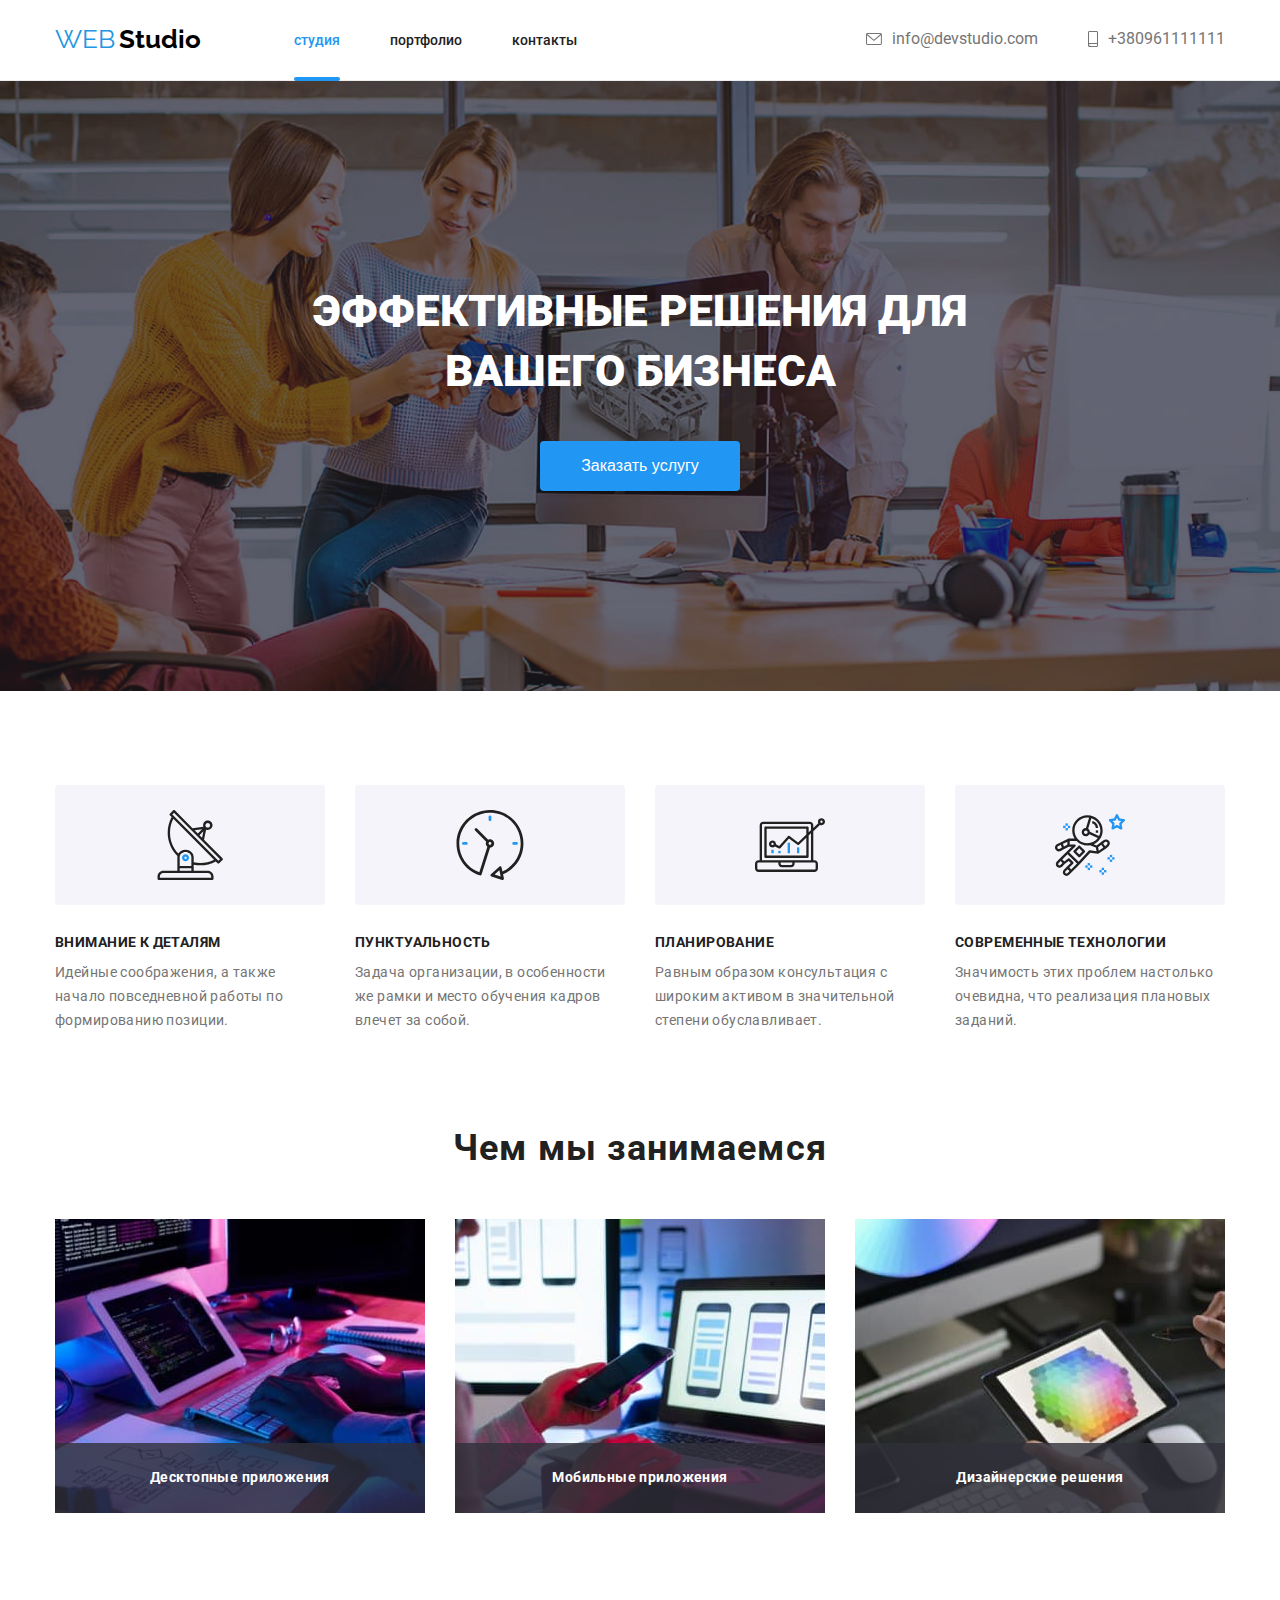
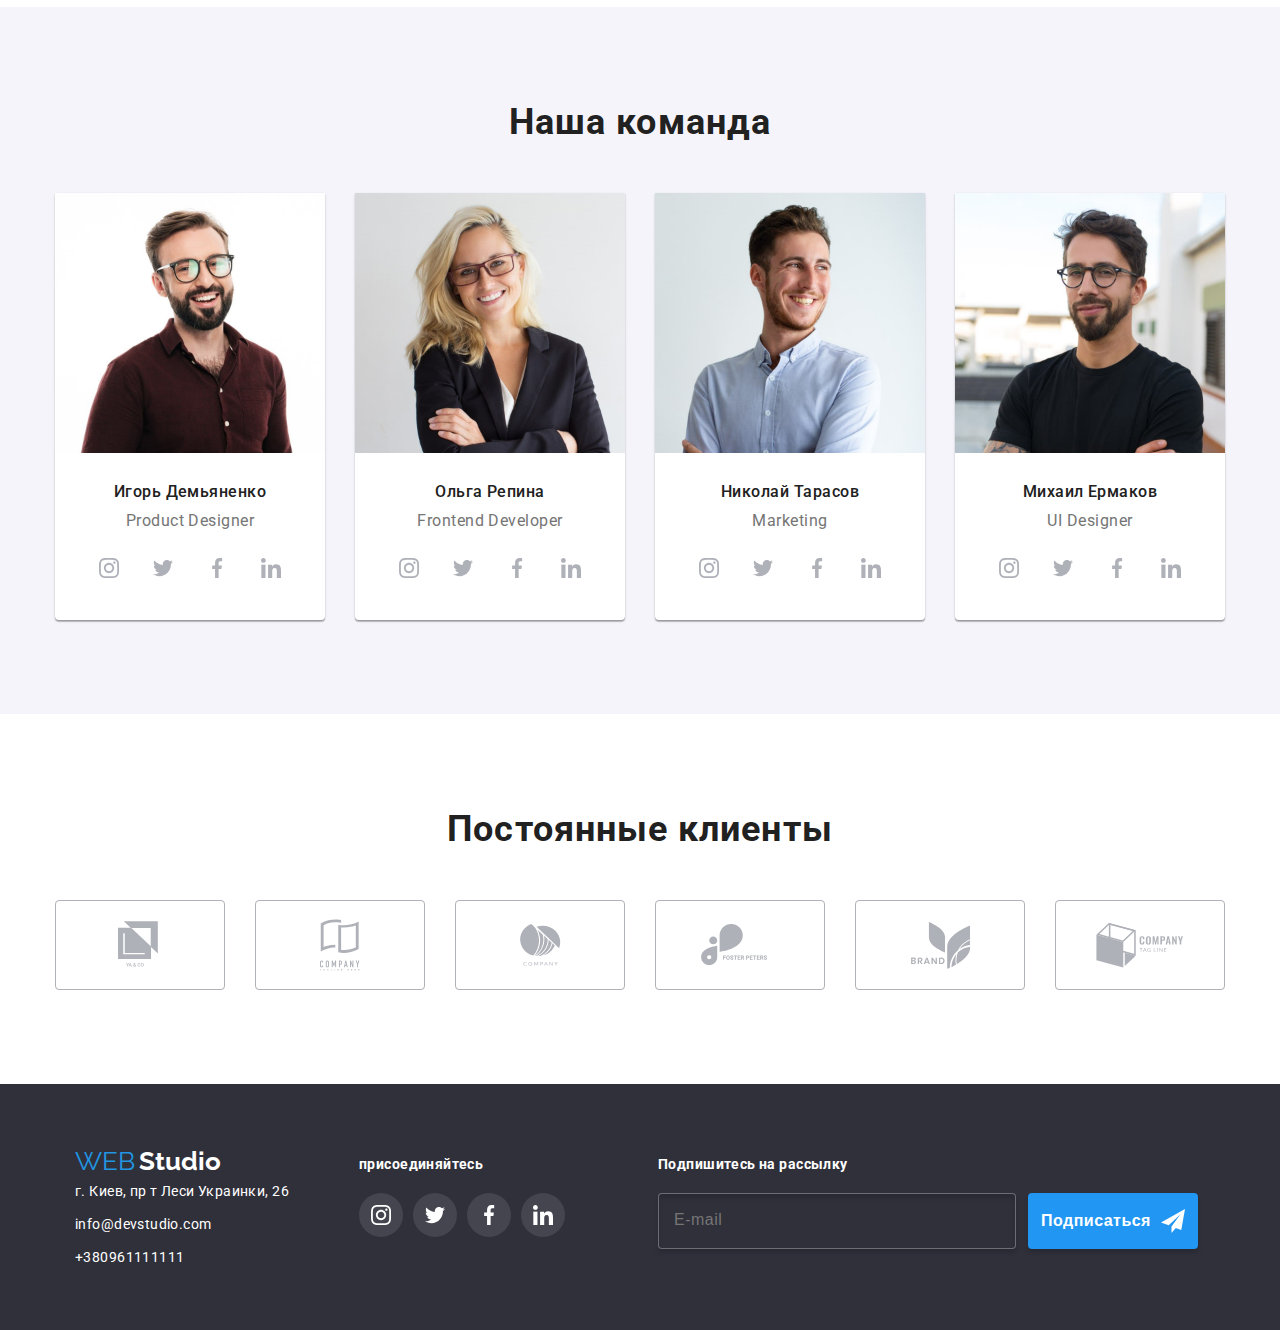
==== index.html @ e419ee21 "Init commit" ====
<!DOCTYPE html>
<html lang="ru">
  <head>
    <meta charset="UTF-8" />
    <meta name="viewport" content="width=device-width, initial-scale=1.0" />
    <title>Document</title>
    <link
      rel="stylesheet"
      href="https://cdnjs.cloudflare.com/ajax/libs/modern-normalize/1.0.0/modern-normalize.css"
      integrity="sha512-Zx6MlUMKSVJoQ+83OwhdILe8cSEsCzfqThJd7J/VA2UrK6Ctj85p+xzqfyuNXE5B1k25uUdmJ2OzItbBy9GHAQ=="
      crossorigin="anonymous"
    />
    <link rel="preconnect" href="https://fonts.gstatic.com" />
    <link
      href="https://fonts.googleapis.com/css2?family=Raleway:wght@700&family=Roboto:wght@400;500;700;900&display=swap"
      rel="stylesheet"
    />
    <link rel="stylesheet" href="./styles/main.min.css" />
  </head>
  <body>
    <header class="header">
      <div class="container">
        <div class="header__content">
          <div class="logo header__logo">
            <a class="logo__link" href="#">
              <span class="logo__first">WEB</span>
              <span class="logo__last">Studio</span>
            </a>
          </div>
          <nav class="header__nav">
            <ul class="header__list">
              <li class="header__item">
                <a
                  class="header__link header__link--current"
                  href="./index.html"
                >
                  студия
                </a>
              </li>
              <li class="header__item">
                <a class="header__link" href="./portfolio.html">портфолио</a>
              </li>
              <li class="header__item">
                <a class="header__link" href="#">контакты</a>
              </li>
            </ul>
          </nav>
          <div class="header__contacts">
            <ul class="header__contacts-list">
              <li class="header__contacts-item">
                <a
                  class="header__contacts-link"
                  href="mailto:info@devstudio.com"
                >
                  <svg width="16" height="12">
                    <use href="./images/sprite.svg#icon-envelope" />
                  </svg>
                  info@devstudio.com
                </a>
              </li>
              <li class="header__contacts-item">
                <a class="header__contacts-link" href="tel:+380961111111">
                  <svg width="10" height="16">
                    <use href="./images/sprite.svg#icon-smartphone" />
                  </svg>
                  +380961111111
                </a>
              </li>
            </ul>
          </div>
        </div>
      </div>
    </header>
    <main>
      <section class="section hero">
        <div class="container hero__container">
          <div class="hero__content">
            <h1 class="hero__title">ЭФФЕКТИВНЫЕ РЕШЕНИЯ ДЛЯ ВАШЕГО БИЗНЕСА</h1>
            <button data-modal-open class="hero__button" type="button">
              Заказать услугу
            </button>
          </div>
        </div>
      </section>

      <section class="section about">
        <div class="container">
          <div class="about__content">
            <div class="about__item">
              <div class="about__icon">
                <svg width="70" height="70">
                  <use href="./images/sprite.svg#icon-sputnik" />
                </svg>
              </div>
              <h3 class="about__title">ВНИМАНИЕ К ДЕТАЛЯМ</h3>
              <p class="about__text">
                Идейные соображения, а также начало повседневной работы по
                формированию позиции.
              </p>
            </div>

            <div class="about__item">
              <div class="about__icon">
                <svg width="70" height="70">
                  <use href="./images/sprite.svg#icon-clock-1" />
                </svg>
              </div>
              <h3 class="about__title">ПУНКТУАЛЬНОСТЬ</h3>
              <p class="about__text">
                Задача организации, в особенности же рамки и место обучения
                кадров влечет за собой.
              </p>
            </div>
            <div class="about__item">
              <div class="about__icon">
                <svg width="70" height="70">
                  <use
                    href="./images/sprite.svg#icon-diagram-1"
                    width="70"
                    height="70"
                  />
                </svg>
              </div>
              <h3 class="about__title">ПЛАНИРОВАНИЕ</h3>
              <p class="about__text">
                Равным образом консультация с широким активом в значительной
                степени обуславливает.
              </p>
            </div>
            <div class="about__item">
              <div class="about__icon">
                <svg width="70" height="70">
                  <use
                    href="./images/sprite.svg#icon-astronaut-1"
                    width="70"
                    height="70"
                  />
                </svg>
              </div>
              <h3 class="about__title">СОВРЕМЕННЫЕ ТЕХНОЛОГИИ</h3>
              <p class="about__text">
                Значимость этих проблем настолько очевидна, что реализация
                плановых заданий.
              </p>
            </div>
          </div>
        </div>
      </section>

      <section class="section working">
        <div class="container">
          <h2 class="working__title">Чем мы занимаемся</h2>
          <ul class="working__list">
            <li class="working__item">
              <img
                src="./images/Десктопные_приложения.jpg"
                alt="foto work"
                width="370"
                height="294"
              />
              <p class="working__label">Десктопные приложения</p>
            </li>
            <li class="working__item">
              <img
                src="./images/Мобильные_приложения.jpg"
                alt="foto work"
                width="370"
                height="294"
              />
              <p class="working__label">Мобильные приложения</p>
            </li>
            <li class="working__item">
              <img
                src="./images/Дизайнерские_решения.jpg"
                alt="foto work"
                width="370"
                height="294"
              />
              <p class="working__label">Дизайнерские решения</p>
            </li>
          </ul>
        </div>
      </section>
      <section class="section team">
        <div class="container">
          <h2 class="team__title">Наша команда</h2>
          <ul class="team__list">
            <li class="team__item">
              <img
                src="./images/Игорь_Демьяненко.jpg"
                alt="our team"
                width="270"
                height="260"
              />
              <h3 class="team__name">Игорь Демьяненко</h3>
              <p class="team__position">Product Designer</p>
              <ul class="social-links">
                <li class="social-links__item">
                  <a href="#" class="social-links__link">
                    <svg>
                      <use href="./images/sprite.svg#icon-instagram-2" />
                    </svg>
                  </a>
                </li>
                <li class="social-links__item">
                  <a href="#" class="social-links__link">
                    <svg>
                      <use href="./images/sprite.svg#icon-twitter-1" />
                    </svg>
                  </a>
                </li>
                <li class="social-links__item">
                  <a href="#" class="social-links__link">
                    <svg>
                      <use href="./images/sprite.svg#icon-facebook-1" />
                    </svg>
                  </a>
                </li>
                <li class="social-links__item">
                  <a href="#" class="social-links__link">
                    <svg>
                      <use href="./images/sprite.svg#icon-linkedin-1" />
                    </svg>
                  </a>
                </li>
              </ul>
            </li>

            <li class="team__item">
              <img
                src="./images/Ольга_Репина.jpg"
                alt="our team"
                width="270"
                height="260"
              />
              <h3 class="team__name">Ольга Репина</h3>
              <p class="team__position">Frontend Developer</p>
              <ul class="social-links">
                <li class="social-links__item">
                  <a href="#" class="social-links__link">
                    <svg>
                      <use href="./images/sprite.svg#icon-instagram-2" />
                    </svg>
                  </a>
                </li>
                <li class="social-links__item">
                  <a href="#" class="social-links__link">
                    <svg>
                      <use href="./images/sprite.svg#icon-twitter-1" />
                    </svg>
                  </a>
                </li>
                <li class="social-links__item">
                  <a href="#" class="social-links__link">
                    <svg>
                      <use href="./images/sprite.svg#icon-facebook-1" />
                    </svg>
                  </a>
                </li>
                <li class="social-links__item">
                  <a href="#" class="social-links__link">
                    <svg>
                      <use href="./images/sprite.svg#icon-linkedin-1" />
                    </svg>
                  </a>
                </li>
              </ul>
            </li>
            <li class="team__item">
              <img
                src="./images/Николай_Тарасов.jpg"
                alt="our team"
                width="270"
                height="260"
              />
              <h3 class="team__name">Николай Тарасов</h3>
              <p class="team__position">Marketing</p>
              <ul class="social-links">
                <li class="social-links__item">
                  <a href="#" class="social-links__link">
                    <svg>
                      <use href="./images/sprite.svg#icon-instagram-2" />
                    </svg>
                  </a>
                </li>
                <li class="social-links__item">
                  <a href="#" class="social-links__link">
                    <svg>
                      <use href="./images/sprite.svg#icon-twitter-1" />
                    </svg>
                  </a>
                </li>
                <li class="social-links__item">
                  <a href="#" class="social-links__link">
                    <svg>
                      <use href="./images/sprite.svg#icon-facebook-1" />
                    </svg>
                  </a>
                </li>
                <li class="social-links__item">
                  <a href="#" class="social-links__link">
                    <svg>
                      <use href="./images/sprite.svg#icon-linkedin-1" />
                    </svg>
                  </a>
                </li>
              </ul>
            </li>
            <li class="team__item">
              <img
                src="./images/Михаил_Ермаков.jpg"
                alt="our team"
                width="270"
                height="260"
              />
              <h3 class="team__name">Михаил Ермаков</h3>
              <p class="team__position">UI Designer</p>
              <ul class="social-links">
                <li class="social-links__item">
                  <a href="#" class="social-links__link">
                    <svg>
                      <use href="./images/sprite.svg#icon-instagram-2" />
                    </svg>
                  </a>
                </li>
                <li class="social-links__item">
                  <a href="#" class="social-links__link">
                    <svg>
                      <use href="./images/sprite.svg#icon-twitter-1" />
                    </svg>
                  </a>
                </li>
                <li class="social-links__item">
                  <a href="#" class="social-links__link">
                    <svg>
                      <use href="./images/sprite.svg#icon-facebook-1" />
                    </svg>
                  </a>
                </li>
                <li class="social-links__item">
                  <a href="#" class="social-links__link">
                    <svg>
                      <use href="./images/sprite.svg#icon-linkedin-1" />
                    </svg>
                  </a>
                </li>
              </ul>
            </li>
          </ul>
        </div>
      </section>
      <section class="section partners">
        <div class="container">
          <h2 class="partners__title">Постоянные клиенты</h2>
          <ul class="partners__list">
            <li class="partners__item">
              <a href="#" class="partners__icon">
                <svg width="44" height="49">
                  <use href="./images/sprite.svg#icon-logo-1" />
                </svg>
              </a>
            </li>
            <li class="partners__item">
              <a href="#" class="partners__icon">
                <svg width="40" height="52">
                  <use href="./images/sprite.svg#icon-logo-2" />
                </svg>
              </a>
            </li>
            <li class="partners__item">
              <a href="#" class="partners__icon">
                <svg width="41" height="42">
                  <use href="./images/sprite.svg#icon-logo-3" />
                </svg>
              </a>
            </li>
            <li class="partners__item">
              <a href="#" class="partners__icon">
                <svg width="79" height="42">
                  <use href="./images/sprite.svg#icon-logo-4" />
                </svg>
              </a>
            </li>
            <li class="partners__item">
              <a href="#" class="partners__icon">
                <svg width="59" height="47">
                  <use href="./images/sprite.svg#icon-logo-5" />
                </svg>
              </a>
            </li>
            <li class="partners__item">
              <a href="#" class="partners__icon">
                <svg width="88" height="45">
                  <use href="./images/sprite.svg#icon-logo-6" />
                </svg>
              </a>
            </li>
          </ul>
        </div>
      </section>
    </main>
    <footer class="footer">
      <div class="container">
        <div class="footer__content">
          <div>
            <div class="logo logo--light footer_logo">
              <a class="logo__link" href="#">
                <span class="logo__first">WEB</span>
                <span class="logo__last">Studio</span>
              </a>
            </div>
            <div class="footer__contacts">
              <ul class="footer__list">
                <li class="footer__item">
                  <a
                    class="footer__link"
                    href="https://goo.gl/maps/7RgDSENQ5KW48WeS6"
                    rel="noopener noreferrer"
                  >
                    г. Киев, пр т Леси Украинки, 26
                  </a>
                </li>
                <li class="footer__item">
                  <a class="footer__link" href="mailto:info@devstudio.com">
                    info@devstudio.com
                  </a>
                </li>
                <li class="footer__item">
                  <a class="footer__link" href="tel:+380961111111">
                    +380961111111
                  </a>
                </li>
              </ul>
            </div>
          </div>

          <div class="footer__social">
            <h2 class="footer__title">присоединяйтесь</h2>
            <ul class="social-links social-links--dark">
              <li class="social-links__item">
                <a href="#" class="social-links__link">
                  <svg>
                    <use href="./images/sprite.svg#icon-instagram-2" />
                  </svg>
                </a>
              </li>
              <li class="social-links__item">
                <a href="#" class="social-links__link social-links__link--dark">
                  <svg>
                    <use href="./images/sprite.svg#icon-twitter-1" />
                  </svg>
                </a>
              </li>
              <li class="social-links__item">
                <a href="#" class="social-links__link">
                  <svg>
                    <use href="./images/sprite.svg#icon-facebook-1" />
                  </svg>
                </a>
              </li>
              <li class="social-links__item">
                <a href="#" class="social-links__link">
                  <svg>
                    <use href="./images/sprite.svg#icon-linkedin-1" />
                  </svg>
                </a>
              </li>
            </ul>
          </div>
          <div class="footer__input_wrapper">
            <p class="footer__input_title">Подпишитесь на рассылку</p>
            <form action="#" class="footer__input">
              <input
                type="email"
                name="e-mail"
                class="footer__input_item"
                placeholder="E-mail"
              />
              <button type="submit" class="footer__btn"
                >Подписаться
                <svg>
                  <use href="./images/sprite.svg#icon-icon-send" />
                </svg>
              </button>
            </form>
          </div>
        </div>
      </div>
    </footer>
    <div class="backdrop backdrop--is-hidden" data-modal>
      <div class="modal">
        <button type="button" class="modal__close-button" data-modal-close>
          <svg>
            <use href="./images/sprite.svg#icon-Vector" />
          </svg>
        </button>
        <div class="modal__content">
          <p class="modal__title">Оставьте свои данные, мы вам перезвоним</p>
          <form>
            <div class="modal__form">
              <div class="modal__field">
                <label class="modal__label" for="name-user">Имя</label>
                <input
                  type="text"
                  name="user-name"
                  id="name-user"
                  class="modal__input"
                />
                <svg width="12" height="12" class="modal__icon">
                  <use href="./images/sprite.svg#icon-user" />
                </svg>
              </div>
              <div class="modal__field">
                <label class="modal__label" for="tel-user">Телефон</label>
                <input
                  type="tel"
                  name="user-phone"
                  id="tel-user"
                  class="modal__input"
                />
                <svg width="13" height="13" class="modal__icon">
                  <use href="./images/sprite.svg#icon-tel" />
                </svg>
              </div>
              <div class="modal__field">
                <label class="modal__label" for="email-user">Почта</label>
                <input
                  type="email"
                  name="user-email"
                  id="email-user"
                  class="modal__input"
                />
                <svg width="15" height="12" class="modal__icon">
                  <use href="./images/sprite.svg#icon-mail" />
                </svg>
              </div>
              <div class="modal__field modal__field--textarea">
                <label class="modal__label" for="comment-user"
                  >Комментарий</label
                >
                <textarea
                  name="comment"
                  id="comment-user"
                  class="modal__textarea"
                  placeholder="Введите текст"
                ></textarea>
              </div>
              <label for="check" class="modal__checkbox-wrapper">
                <input type="checkbox" id="check" class="modal__checkbox" />
                <div class="modal__fake-checkbox">
                  <svg width="11" height="8">
                    <use href="./images/sprite.svg#icon-tick" />
                  </svg>
                </div>

                <span class="modal__agree-text"
                  >Соглашаюсь с рассылкой и принимаю
                  <a href="#">Условия договора</a></span
                >
              </label>
              <button class="modal__btn" type="submit">Отправить</button>
            </div>
          </form>
        </div>
      </div>
    </div>
    <script src="./js/modal.js"></script>
  </body>
</html>
---- styles/main.min.css ----
:root{--c-background: #e5e5e5;--c-white: #ffffff;--c-blue: #2196e3;--c-light-blue: #2196f3;--c-black: #000000;--c-dark: #212121;--c-boulder: #757575;--c-gray: #afb1b8;--c-colordesc: #2f303a;--c-colorteam: #f5f4fa;--font-roboto: "Roboto", sans-serif;--font-raleway: "Raleway", sans-serif;--max-container-width: 1200px;--container-padding: 0 15px;--section-padding: 94px 0}*{margin:0%;padding:0%;box-sizing:border-box}p{margin:0;padding:0}body{background-color:var(--c-white);font-family:var(--font-roboto)}button{background-color:transparent;border:none;cursor:pointer}a{text-decoration:none}ul li{list-style:none}img{display:block}.section{padding:var(--section-padding)}.container{max-width:var(--max-container-width);margin:0 auto;padding:var(--container-padding)}.social-links{display:flex;justify-content:center;align-items:center}.social-links__item{margin-right:10px;margin-left:0}.social-links__item:last-child{margin-right:0}.social-links__link{display:flex;border-radius:50%;justify-content:center;align-items:center;color:var(--c-gray);width:44px;height:44px;transition:color 0.25s cubic-bezier(0.4, 0, 0.2, 1),background-color 0.25s cubic-bezier(0.4, 0, 0.2, 1)}.social-links__link svg{width:20px;height:20px;color:inherit}.social-links__link:hover{background-color:var(--c-light-blue);color:var(--c-white)}.social-links--dark .social-links__link{background:rgba(255,255,255,0.1);color:var(--c-white)}.social-links--dark .social-links__link:hover{background-color:var(--c-light-blue)}.title,.working__title,.team__title,.partners__title{color:var(--c-dark);font-weight:700;font-size:36px;line-height:1.17;letter-spacing:0.03em}.backdrop{position:fixed;top:0;left:0;width:100vw;height:100vh;background-color:rgba(0,0,0,0.5);z-index:999;transition:all 250ms linear}.backdrop--is-hidden{opacity:0;visibility:hidden;pointer-events:none}.logo__first{color:var(--c-blue);font-size:26px;font-weight:400;font-family:var(--font-raleway);line-height:1.17}.logo__last{color:var(--c-black);font-size:26px;font-weight:700;font-family:var(--font-raleway);line-height:1.38}.logo--light .logo__last{color:var(--c-white)}.modal__close-button{position:absolute;top:8px;right:8px;width:30px;height:30px;border:1px solid rgba(0,0,0,0.1);box-sizing:border-box;border-radius:50%;padding:10 10}.modal__close-button:hover{color:var(--c-light-blue)}.modal__close-button svg{color:inherit;width:11px;height:11px;fill:none}.header{background-color:var(--c-white);border-bottom:1px solid #ececec}.header__content{display:flex;align-items:center}.header__list{display:flex;height:80px}.header__item{margin-right:50px;display:flex;justify-content:center;align-items:center;position:relative}.header__item:last-child{margin-right:0}.header__link{color:var(--c-dark);font-weight:500;font-size:14px;line-height:1.17;display:flex;height:100%;align-items:center;position:relative;transition:color 0.25s cubic-bezier(0.4, 0, 0.2, 1)}.header__link::after{content:"";display:block;width:100%;height:4px;background:var(--c-light-blue);position:absolute;left:0;bottom:-1px;border-radius:2px;opacity:0}.header__link:hover,.header__link:focus{color:var(--c-light-blue)}.header__link--current{color:var(--c-light-blue)}.header__link--current::after{opacity:1}.header__contacts{margin-left:auto}.header__contacts-list{display:flex}.header__contacts-item{margin-right:50px}.header__contacts-item:last-child{margin-right:0}.header__contacts-link{color:var(--c-boulder);display:inline-flex;justify-content:flex-start;align-items:center;transition:color 0.25s cubic-bezier(0.4, 0, 0.2, 1)}.header__contacts-link svg{margin-right:10px;color:inherit}.header__contacts-link:hover,.header__contacts-link:focus{color:var(--c-light-blue)}.header__logo{margin-right:93px}.hero{position:relative;background-color:var(--c-colordesc);background-image:url(../images/img_Overlay.jpg);background-repeat:no-repeat;background-size:cover;background-position:center center}.hero:before{content:"";display:block;position:absolute;left:0;top:0;width:100%;height:100%;z-index:1;background:rgba(47,48,58,0.4)}.hero__container{position:relative;z-index:2}.hero__content{color:var(--c-white);padding:106px 0}.hero__title{font-size:44px;line-height:60px;font-weight:900;max-width:690px;text-align:center;margin:0 auto 40px}.hero__button{color:var(--c-white);display:block;padding:10px 32px;background-color:var(--c-light-blue);border-radius:4px;margin:0 auto;min-width:200px;font-size:16px;line-height:1.87;box-shadow:0px 4px 4px rgba(0,0,0,0.15);transition:color 0.25s cubic-bezier(0.4, 0, 0.2, 1),background-color 0.25s cubic-bezier(0.4, 0, 0.2, 1)}.hero__button:hover{background-color:var(--c-white);color:var(--c-light-blue)}.about{padding-bottom:0}.about__content{display:flex;justify-content:space-between}.about__item{max-width:270px}.about__icon{padding:25px 0;display:flex;justify-content:center;align-items:center;margin-bottom:30px;background:#f5f4fa;border-radius:4px}.about__title{color:var(--c-dark);font-weight:700;font-size:14px;line-height:1.14;letter-spacing:0.03em;margin-bottom:10px}.about__text{color:var(--c-boulder);font-size:14px;letter-spacing:0.03em;line-height:1.71;font-weight:400;max-width:270px}.working__title{text-align:center;margin-bottom:50px}.working__list{display:flex;margin-left:-30px}.working__item{margin-left:30px;flex-basis:calc((100% / 3) - 30px);position:relative}.working__label{display:flex;justify-content:center;align-items:center;position:absolute;width:100%;padding:27px;background-color:rgba(47,48,58,0.8);font-weight:700;font-size:14px;line-height:1.14;letter-spacing:0.03em;color:var(--c-white);bottom:0px}.team{background-color:var(--c-colorteam);text-align:center}.team__title{margin-bottom:50px}.team__list{display:flex;margin-left:-30px}.team__item{box-shadow:0px 1px 3px rgba(0,0,0,0.12),0px 1px 1px rgba(0,0,0,0.14),0px 2px 1px rgba(0,0,0,0.2);border-radius:0px 0px 4px 4px;background-color:var(--c-white);margin-left:30px;flex-basis:calc((100% - 30px) / 4);border-radius:0px 0px 4px 4px}.team__name{color:var(--c-dark);font-weight:500;font-size:16px;line-height:1.17;letter-spacing:0.03em;margin:30px 0 10px;text-align:center}.team__position{color:var(--c-boulder);font-weight:400;font-size:16px;line-height:1.17;letter-spacing:0.03em;margin-bottom:16px}.team .social-links{padding:0 32px;margin-bottom:30px}.partners__title{margin-bottom:50px;text-align:center}.partners__list{display:flex;justify-content:flex-start;align-items:center;margin-right:-30px}.partners__item{display:flex;justify-content:center;align-items:center;border:1px solid var(--c-gray);border-radius:4px;flex-basis:170px;height:90px;margin-right:30px;color:var(--c-gray);transition:color 0.25s cubic-bezier(0.4, 0, 0.2, 1),border-color 0.25s cubic-bezier(0.4, 0, 0.2, 1)}.partners__item:hover{border-color:var(--c-light-blue);color:var(--c-light-blue)}.partners__icon{display:flex;justify-content:center;align-items:center;width:100%;height:100%;color:inherit}.footer{background-color:var(--c-colordesc);padding:60px}.footer__content{display:flex}.footer__item{padding-bottom:9px}.footer__item:last-child{padding-bottom:0}.footer__link{color:var(--c-white);font-weight:400;font-size:14px;line-height:1.71;letter-spacing:0.03em}.footer__logo{margin-bottom:20px}.footer__social{margin-left:70px;padding-top:12px}.footer__title{color:var(--c-white);font-weight:700;font-size:14px;line-height:1.17;letter-spacing:0.03em;margin-bottom:20px}.footer__input_wrapper{margin-left:93px;padding-top:12px}.footer__input_title{color:var(--c-white);font-weight:700;font-size:14px;line-height:1.17;letter-spacing:0.03em;margin-bottom:20px}.footer__input_item{color:var(--c-white);width:358px;padding:15px;background-color:#2f303a;border-radius:4px;box-sizing:border-box;box-shadow:inset 0 4px 4px rgba(0,0,0,0.15),0 4px 4px rgba(0,0,0,0.15);border:1px solid rgba(255,255,255,0.3)}.footer__input_item::placeholder{font-weight:400;font-size:16px;line-height:1.17;letter-spacing:0.03em}.footer__input{display:flex}.footer__btn{display:flex;align-items:center;font-weight:700;font-size:16px;line-height:1.88;letter-spacing:0.03em;margin-left:12px;padding:13px;color:var(--c-white);background-color:var(--c-light-blue);box-shadow:0px 4px 4px rgba(0,0,0,0.15);border-radius:4px}.footer__btn svg{width:24px;height:24px;margin-left:10px}.modal{position:absolute;top:50%;left:50%;padding:40px;transform:translate(-50%, -50%);width:528px;background-color:var(--c-white);box-shadow:0px 1px 3px rgba(0,0,0,0.12),0px 1px 1px rgba(0,0,0,0.14),0px 2px 1px rgba(0,0,0,0.2);border-radius:4px;transition:transform 0.25s cubic-bezier(0.4, 0, 0.2, 1)}.backdrop--is-hidden .modal{transform:translate(-50%, -50%) scale(0.7)}.modal__title{font-family:Roboto;font-size:20px;font-weight:700;line-height:23px;letter-spacing:0.03em;text-align:center;margin-bottom:12px}.modal__field{position:relative;color:var(--c-boulder);margin-bottom:10px;transition:color 0.25s cubic-bezier(0.4, 0, 0.2, 1),outline-color 0.25s cubic-bezier(0.4, 0, 0.2, 1)}.modal__field:focus-within{outline-color:var(--c-light-blue);color:var(--c-light-blue)}.modal__field--textarea{margin-bottom:20px;transition:color 0.25s cubic-bezier(0.4, 0, 0.2, 1),outline-color 0.25s cubic-bezier(0.4, 0, 0.2, 1)}.modal__label{display:block;font-weight:400;font-size:12px;line-height:1;color:var(--c-boulder);margin-bottom:4px}.modal__input{width:100%;height:40px;border:1px solid rgba(33,33,33,0.2);box-sizing:border-box;border-radius:4px;padding-left:42px;outline-color:inherit}.modal__icon{position:absolute;top:32px;left:15px;color:inherit}.modal__textarea{width:100%;height:120px;padding:12px 16px;resize:none;border:1px solid rgba(33,33,33,0.2);box-sizing:border-box;border-radius:4px;outline-color:inherit}.modal__textarea::placeholder{font-weight:400;font-size:14px;line-height:1.17;letter-spacing:0.03em;color:var(--c-boulder)}.modal__btn{display:block;margin:30px auto 0;font-weight:700;font-size:16px;line-height:1.87;letter-spacing:0.03em;color:var(--c-white);background-color:var(--c-light-blue);padding:10px 55px;box-shadow:0px 1px 3px rgba(0,0,0,0.12),0px 1px 1px rgba(0,0,0,0.14),0px 2px 1px rgba(0,0,0,0.2);border-radius:4px}.modal__agree-text{font-size:14px;line-height:24px}.modal__agree-text a{color:var(--c-light-blue);text-decoration:underline;text-decoration-skip-ink:none}.modal__checkbox-wrapper{cursor:pointer;display:inline-flex;align-items:center;user-select:none}.modal__checkbox{width:0;height:0;opacity:0}.modal__checkbox:checked+.modal__fake-checkbox{background:var(--c-light-blue)}.modal__fake-checkbox{position:relative;display:inline-block;vertical-align:middle;width:16px;height:16px;border:1px solid var(--c-light-blue);flex-shrink:0;margin-right:7px;border-radius:2px}.modal__fake-checkbox svg{position:absolute;top:3px;left:2px}
/*# sourceMappingURL=main.min.css.map */
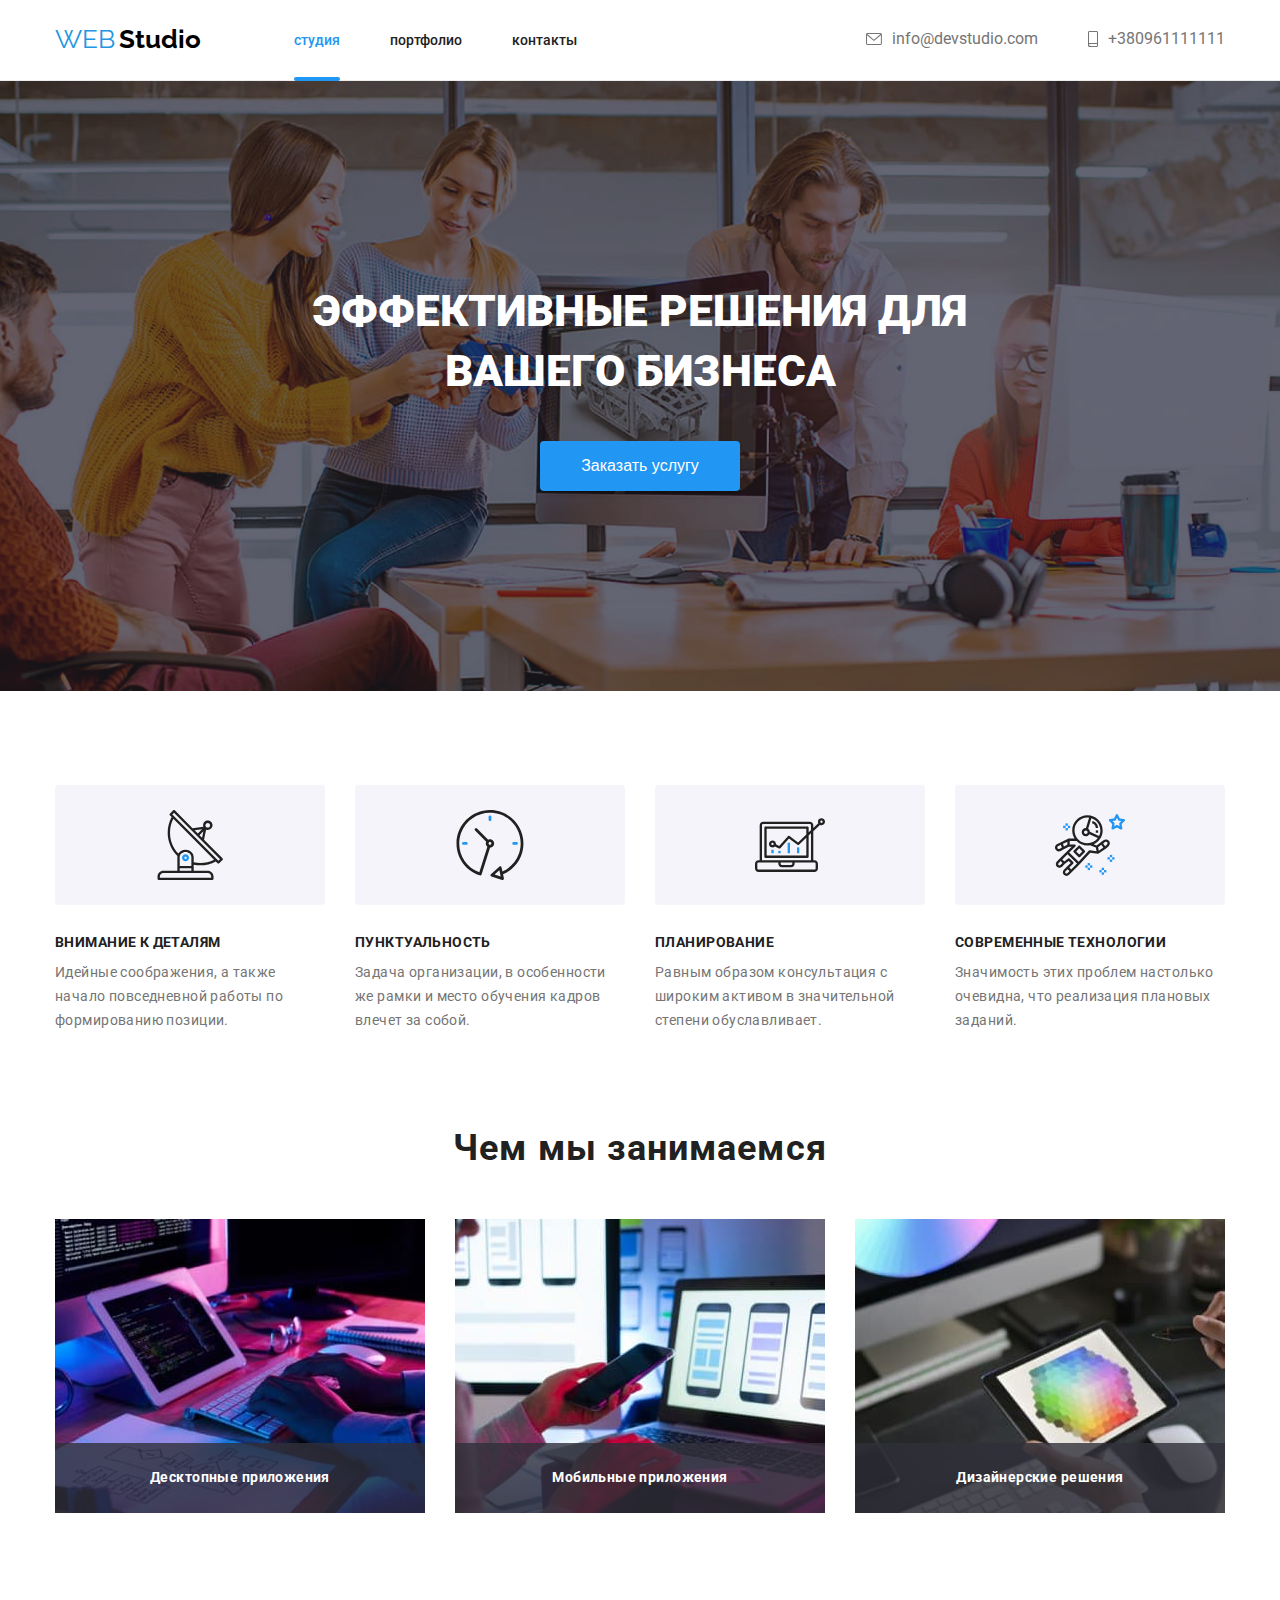
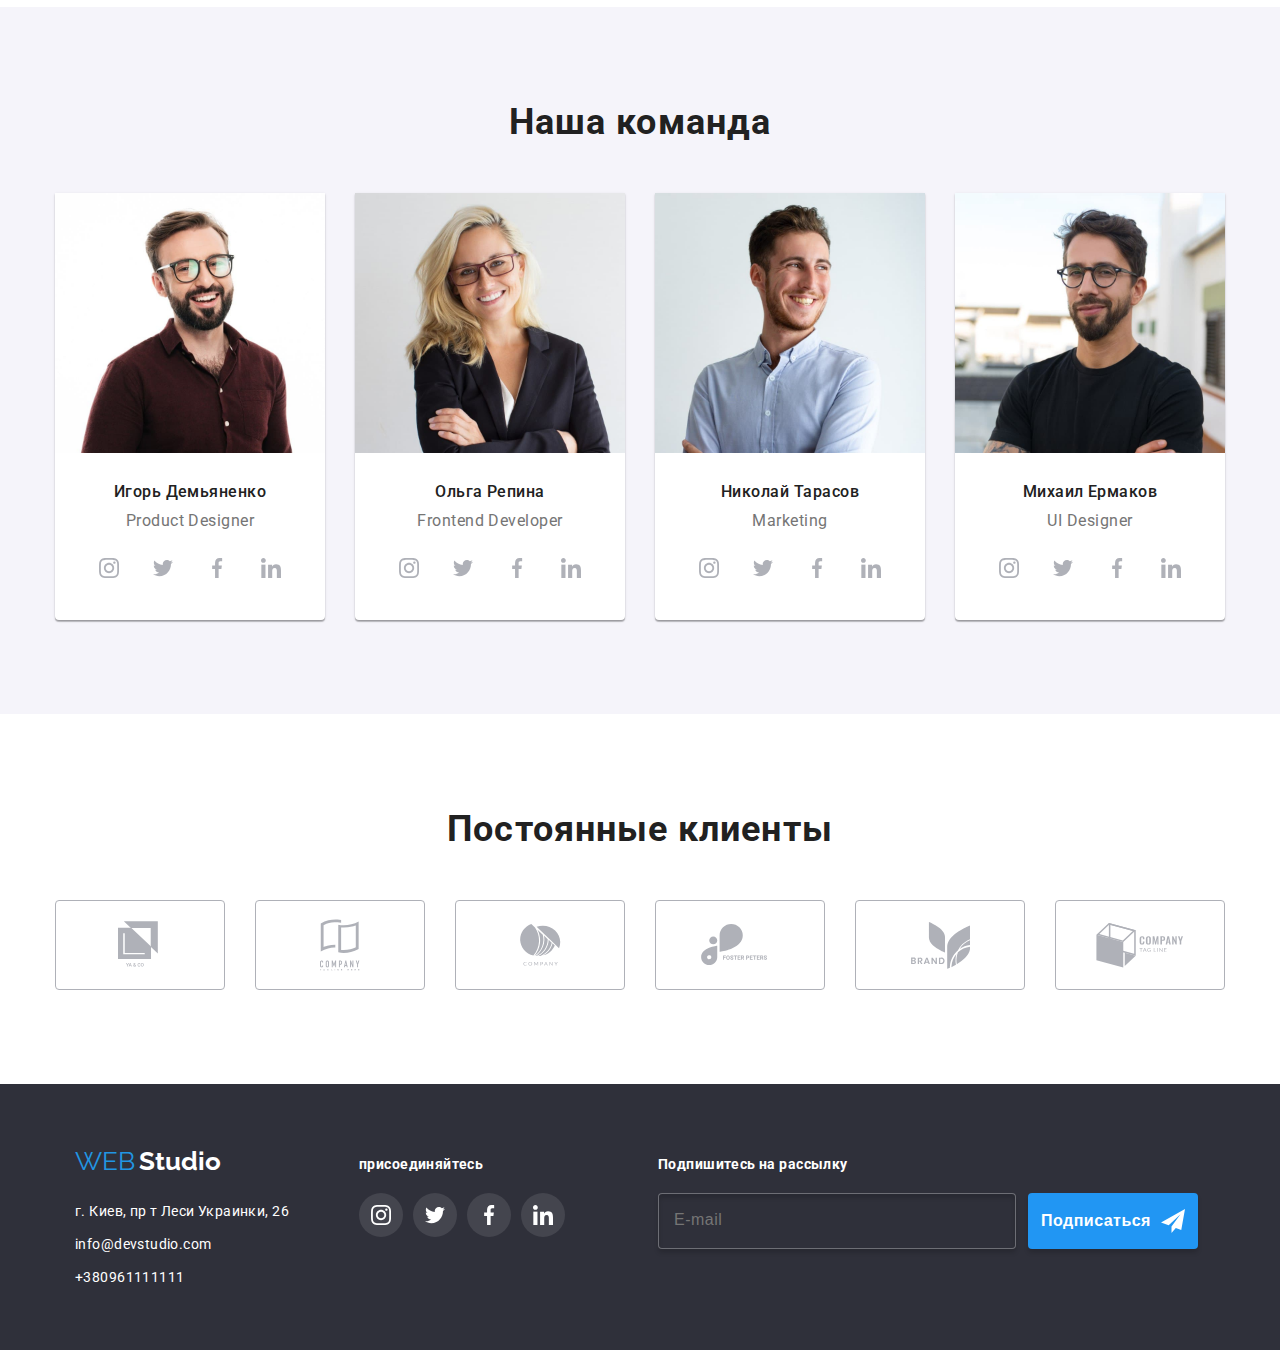
==== commit e92bc1aa: "hw-07" ====
--- a/index.html
+++ b/index.html
@@ -403,7 +403,7 @@
       <div class="container">
         <div class="footer__content">
           <div>
-            <div class="logo logo--light footer_logo">
+            <div class="logo logo--light footer__logo">
               <a class="logo__link" href="#">
                 <span class="logo__first">WEB</span>
                 <span class="logo__last">Studio</span>
--- a/styles/main.min.css
+++ b/styles/main.min.css
@@ -1,2 +1,2 @@
-:root{--c-background: #e5e5e5;--c-white: #ffffff;--c-blue: #2196e3;--c-light-blue: #2196f3;--c-black: #000000;--c-dark: #212121;--c-boulder: #757575;--c-gray: #afb1b8;--c-colordesc: #2f303a;--c-colorteam: #f5f4fa;--font-roboto: "Roboto", sans-serif;--font-raleway: "Raleway", sans-serif;--max-container-width: 1200px;--container-padding: 0 15px;--section-padding: 94px 0}*{margin:0%;padding:0%;box-sizing:border-box}p{margin:0;padding:0}body{background-color:var(--c-white);font-family:var(--font-roboto)}button{background-color:transparent;border:none;cursor:pointer}a{text-decoration:none}ul li{list-style:none}img{display:block}.section{padding:var(--section-padding)}.container{max-width:var(--max-container-width);margin:0 auto;padding:var(--container-padding)}.social-links{display:flex;justify-content:center;align-items:center}.social-links__item{margin-right:10px;margin-left:0}.social-links__item:last-child{margin-right:0}.social-links__link{display:flex;border-radius:50%;justify-content:center;align-items:center;color:var(--c-gray);width:44px;height:44px;transition:color 0.25s cubic-bezier(0.4, 0, 0.2, 1),background-color 0.25s cubic-bezier(0.4, 0, 0.2, 1)}.social-links__link svg{width:20px;height:20px;color:inherit}.social-links__link:hover{background-color:var(--c-light-blue);color:var(--c-white)}.social-links--dark .social-links__link{background:rgba(255,255,255,0.1);color:var(--c-white)}.social-links--dark .social-links__link:hover{background-color:var(--c-light-blue)}.title,.working__title,.team__title,.partners__title{color:var(--c-dark);font-weight:700;font-size:36px;line-height:1.17;letter-spacing:0.03em}.backdrop{position:fixed;top:0;left:0;width:100vw;height:100vh;background-color:rgba(0,0,0,0.5);z-index:999;transition:all 250ms linear}.backdrop--is-hidden{opacity:0;visibility:hidden;pointer-events:none}.logo__first{color:var(--c-blue);font-size:26px;font-weight:400;font-family:var(--font-raleway);line-height:1.17}.logo__last{color:var(--c-black);font-size:26px;font-weight:700;font-family:var(--font-raleway);line-height:1.38}.logo--light .logo__last{color:var(--c-white)}.modal__close-button{position:absolute;top:8px;right:8px;width:30px;height:30px;border:1px solid rgba(0,0,0,0.1);box-sizing:border-box;border-radius:50%;padding:10 10}.modal__close-button:hover{color:var(--c-light-blue)}.modal__close-button svg{color:inherit;width:11px;height:11px;fill:none}.header{background-color:var(--c-white);border-bottom:1px solid #ececec}.header__content{display:flex;align-items:center}.header__list{display:flex;height:80px}.header__item{margin-right:50px;display:flex;justify-content:center;align-items:center;position:relative}.header__item:last-child{margin-right:0}.header__link{color:var(--c-dark);font-weight:500;font-size:14px;line-height:1.17;display:flex;height:100%;align-items:center;position:relative;transition:color 0.25s cubic-bezier(0.4, 0, 0.2, 1)}.header__link::after{content:"";display:block;width:100%;height:4px;background:var(--c-light-blue);position:absolute;left:0;bottom:-1px;border-radius:2px;opacity:0}.header__link:hover,.header__link:focus{color:var(--c-light-blue)}.header__link--current{color:var(--c-light-blue)}.header__link--current::after{opacity:1}.header__contacts{margin-left:auto}.header__contacts-list{display:flex}.header__contacts-item{margin-right:50px}.header__contacts-item:last-child{margin-right:0}.header__contacts-link{color:var(--c-boulder);display:inline-flex;justify-content:flex-start;align-items:center;transition:color 0.25s cubic-bezier(0.4, 0, 0.2, 1)}.header__contacts-link svg{margin-right:10px;color:inherit}.header__contacts-link:hover,.header__contacts-link:focus{color:var(--c-light-blue)}.header__logo{margin-right:93px}.hero{position:relative;background-color:var(--c-colordesc);background-image:url(../images/img_Overlay.jpg);background-repeat:no-repeat;background-size:cover;background-position:center center}.hero:before{content:"";display:block;position:absolute;left:0;top:0;width:100%;height:100%;z-index:1;background:rgba(47,48,58,0.4)}.hero__container{position:relative;z-index:2}.hero__content{color:var(--c-white);padding:106px 0}.hero__title{font-size:44px;line-height:60px;font-weight:900;max-width:690px;text-align:center;margin:0 auto 40px}.hero__button{color:var(--c-white);display:block;padding:10px 32px;background-color:var(--c-light-blue);border-radius:4px;margin:0 auto;min-width:200px;font-size:16px;line-height:1.87;box-shadow:0px 4px 4px rgba(0,0,0,0.15);transition:color 0.25s cubic-bezier(0.4, 0, 0.2, 1),background-color 0.25s cubic-bezier(0.4, 0, 0.2, 1)}.hero__button:hover{background-color:var(--c-white);color:var(--c-light-blue)}.about{padding-bottom:0}.about__content{display:flex;justify-content:space-between}.about__item{max-width:270px}.about__icon{padding:25px 0;display:flex;justify-content:center;align-items:center;margin-bottom:30px;background:#f5f4fa;border-radius:4px}.about__title{color:var(--c-dark);font-weight:700;font-size:14px;line-height:1.14;letter-spacing:0.03em;margin-bottom:10px}.about__text{color:var(--c-boulder);font-size:14px;letter-spacing:0.03em;line-height:1.71;font-weight:400;max-width:270px}.working__title{text-align:center;margin-bottom:50px}.working__list{display:flex;margin-left:-30px}.working__item{margin-left:30px;flex-basis:calc((100% / 3) - 30px);position:relative}.working__label{display:flex;justify-content:center;align-items:center;position:absolute;width:100%;padding:27px;background-color:rgba(47,48,58,0.8);font-weight:700;font-size:14px;line-height:1.14;letter-spacing:0.03em;color:var(--c-white);bottom:0px}.team{background-color:var(--c-colorteam);text-align:center}.team__title{margin-bottom:50px}.team__list{display:flex;margin-left:-30px}.team__item{box-shadow:0px 1px 3px rgba(0,0,0,0.12),0px 1px 1px rgba(0,0,0,0.14),0px 2px 1px rgba(0,0,0,0.2);border-radius:0px 0px 4px 4px;background-color:var(--c-white);margin-left:30px;flex-basis:calc((100% - 30px) / 4);border-radius:0px 0px 4px 4px}.team__name{color:var(--c-dark);font-weight:500;font-size:16px;line-height:1.17;letter-spacing:0.03em;margin:30px 0 10px;text-align:center}.team__position{color:var(--c-boulder);font-weight:400;font-size:16px;line-height:1.17;letter-spacing:0.03em;margin-bottom:16px}.team .social-links{padding:0 32px;margin-bottom:30px}.partners__title{margin-bottom:50px;text-align:center}.partners__list{display:flex;justify-content:flex-start;align-items:center;margin-right:-30px}.partners__item{display:flex;justify-content:center;align-items:center;border:1px solid var(--c-gray);border-radius:4px;flex-basis:170px;height:90px;margin-right:30px;color:var(--c-gray);transition:color 0.25s cubic-bezier(0.4, 0, 0.2, 1),border-color 0.25s cubic-bezier(0.4, 0, 0.2, 1)}.partners__item:hover{border-color:var(--c-light-blue);color:var(--c-light-blue)}.partners__icon{display:flex;justify-content:center;align-items:center;width:100%;height:100%;color:inherit}.footer{background-color:var(--c-colordesc);padding:60px}.footer__content{display:flex}.footer__item{padding-bottom:9px}.footer__item:last-child{padding-bottom:0}.footer__link{color:var(--c-white);font-weight:400;font-size:14px;line-height:1.71;letter-spacing:0.03em}.footer__logo{margin-bottom:20px}.footer__social{margin-left:70px;padding-top:12px}.footer__title{color:var(--c-white);font-weight:700;font-size:14px;line-height:1.17;letter-spacing:0.03em;margin-bottom:20px}.footer__input_wrapper{margin-left:93px;padding-top:12px}.footer__input_title{color:var(--c-white);font-weight:700;font-size:14px;line-height:1.17;letter-spacing:0.03em;margin-bottom:20px}.footer__input_item{color:var(--c-white);width:358px;padding:15px;background-color:#2f303a;border-radius:4px;box-sizing:border-box;box-shadow:inset 0 4px 4px rgba(0,0,0,0.15),0 4px 4px rgba(0,0,0,0.15);border:1px solid rgba(255,255,255,0.3)}.footer__input_item::placeholder{font-weight:400;font-size:16px;line-height:1.17;letter-spacing:0.03em}.footer__input{display:flex}.footer__btn{display:flex;align-items:center;font-weight:700;font-size:16px;line-height:1.88;letter-spacing:0.03em;margin-left:12px;padding:13px;color:var(--c-white);background-color:var(--c-light-blue);box-shadow:0px 4px 4px rgba(0,0,0,0.15);border-radius:4px}.footer__btn svg{width:24px;height:24px;margin-left:10px}.modal{position:absolute;top:50%;left:50%;padding:40px;transform:translate(-50%, -50%);width:528px;background-color:var(--c-white);box-shadow:0px 1px 3px rgba(0,0,0,0.12),0px 1px 1px rgba(0,0,0,0.14),0px 2px 1px rgba(0,0,0,0.2);border-radius:4px;transition:transform 0.25s cubic-bezier(0.4, 0, 0.2, 1)}.backdrop--is-hidden .modal{transform:translate(-50%, -50%) scale(0.7)}.modal__title{font-family:Roboto;font-size:20px;font-weight:700;line-height:23px;letter-spacing:0.03em;text-align:center;margin-bottom:12px}.modal__field{position:relative;color:var(--c-boulder);margin-bottom:10px;transition:color 0.25s cubic-bezier(0.4, 0, 0.2, 1),outline-color 0.25s cubic-bezier(0.4, 0, 0.2, 1)}.modal__field:focus-within{outline-color:var(--c-light-blue);color:var(--c-light-blue)}.modal__field--textarea{margin-bottom:20px;transition:color 0.25s cubic-bezier(0.4, 0, 0.2, 1),outline-color 0.25s cubic-bezier(0.4, 0, 0.2, 1)}.modal__label{display:block;font-weight:400;font-size:12px;line-height:1;color:var(--c-boulder);margin-bottom:4px}.modal__input{width:100%;height:40px;border:1px solid rgba(33,33,33,0.2);box-sizing:border-box;border-radius:4px;padding-left:42px;outline-color:inherit}.modal__icon{position:absolute;top:32px;left:15px;color:inherit}.modal__textarea{width:100%;height:120px;padding:12px 16px;resize:none;border:1px solid rgba(33,33,33,0.2);box-sizing:border-box;border-radius:4px;outline-color:inherit}.modal__textarea::placeholder{font-weight:400;font-size:14px;line-height:1.17;letter-spacing:0.03em;color:var(--c-boulder)}.modal__btn{display:block;margin:30px auto 0;font-weight:700;font-size:16px;line-height:1.87;letter-spacing:0.03em;color:var(--c-white);background-color:var(--c-light-blue);padding:10px 55px;box-shadow:0px 1px 3px rgba(0,0,0,0.12),0px 1px 1px rgba(0,0,0,0.14),0px 2px 1px rgba(0,0,0,0.2);border-radius:4px}.modal__agree-text{font-size:14px;line-height:24px}.modal__agree-text a{color:var(--c-light-blue);text-decoration:underline;text-decoration-skip-ink:none}.modal__checkbox-wrapper{cursor:pointer;display:inline-flex;align-items:center;user-select:none}.modal__checkbox{width:0;height:0;opacity:0}.modal__checkbox:checked+.modal__fake-checkbox{background:var(--c-light-blue)}.modal__fake-checkbox{position:relative;display:inline-block;vertical-align:middle;width:16px;height:16px;border:1px solid var(--c-light-blue);flex-shrink:0;margin-right:7px;border-radius:2px}.modal__fake-checkbox svg{position:absolute;top:3px;left:2px}
+:root{--c-background: #e5e5e5;--c-white: #ffffff;--c-blue: #2196e3;--c-light-blue: #2196f3;--c-black: #000000;--c-dark: #212121;--c-boulder: #757575;--c-gray: #afb1b8;--c-colordesc: #2f303a;--c-colorteam: #f5f4fa;--font-roboto: "Roboto", sans-serif;--font-raleway: "Raleway", sans-serif;--max-container-width: 1200px;--container-padding: 0 15px;--section-padding: 94px 0}*{margin:0%;padding:0%;box-sizing:border-box}p{margin:0;padding:0}body{background-color:var(--c-white);font-family:var(--font-roboto)}button{background-color:transparent;border:none;cursor:pointer}a{text-decoration:none}ul li{list-style:none}img{display:block}.section{padding:var(--section-padding)}.container{max-width:var(--max-container-width);margin:0 auto;padding:var(--container-padding)}.social-links{display:flex;justify-content:center;align-items:center}.social-links__item{margin-right:10px;margin-left:0}.social-links__item:last-child{margin-right:0}.social-links__link{display:flex;border-radius:50%;justify-content:center;align-items:center;color:var(--c-gray);width:44px;height:44px;transition:color 0.25s cubic-bezier(0.4, 0, 0.2, 1),background-color 0.25s cubic-bezier(0.4, 0, 0.2, 1)}.social-links__link svg{width:20px;height:20px;color:inherit}.social-links__link:hover{background-color:var(--c-light-blue);color:var(--c-white)}.social-links--dark .social-links__link{background:rgba(255,255,255,0.1);color:var(--c-white)}.social-links--dark .social-links__link:hover{background-color:var(--c-light-blue)}.title,.working__title,.team__title,.partners__title{color:var(--c-dark);font-weight:700;font-size:36px;line-height:1.17;letter-spacing:0.03em}.backdrop{position:fixed;top:0;left:0;width:100vw;height:100vh;background-color:rgba(0,0,0,0.5);z-index:999;transition:all 250ms linear}.backdrop--is-hidden{opacity:0;visibility:hidden;pointer-events:none}.logo__first{color:var(--c-blue);font-size:26px;font-weight:400;font-family:var(--font-raleway);line-height:1.17}.logo__last{color:var(--c-black);font-size:26px;font-weight:700;font-family:var(--font-raleway);line-height:1.38}.logo--light .logo__last{color:var(--c-white)}.modal__close-button{position:absolute;top:8px;right:8px;width:30px;height:30px;border:1px solid rgba(0,0,0,0.1);box-sizing:border-box;border-radius:50%;padding:10 10}.modal__close-button:hover{color:var(--c-light-blue)}.modal__close-button svg{color:inherit;width:11px;height:11px;fill:none}.header{background-color:var(--c-white);border-bottom:1px solid #ececec}.header__content{display:flex;align-items:center}.header__list{display:flex;height:80px}.header__item{margin-right:50px;display:flex;justify-content:center;align-items:center;position:relative}.header__item:last-child{margin-right:0}.header__link{color:var(--c-dark);font-weight:500;font-size:14px;line-height:1.17;display:flex;height:100%;align-items:center;position:relative;transition:color 0.25s cubic-bezier(0.4, 0, 0.2, 1)}.header__link::after{content:"";display:block;width:100%;height:4px;background:var(--c-light-blue);position:absolute;left:0;bottom:-1px;border-radius:2px;opacity:0}.header__link:hover,.header__link:focus{color:var(--c-light-blue)}.header__link--current{color:var(--c-light-blue)}.header__link--current::after{opacity:1}.header__contacts{margin-left:auto}.header__contacts-list{display:flex}.header__contacts-item{margin-right:50px}.header__contacts-item:last-child{margin-right:0}.header__contacts-link{color:var(--c-boulder);display:inline-flex;justify-content:flex-start;align-items:center;transition:color 0.25s cubic-bezier(0.4, 0, 0.2, 1)}.header__contacts-link svg{margin-right:10px;color:inherit}.header__contacts-link:hover,.header__contacts-link:focus{color:var(--c-light-blue)}.header__logo{margin-right:93px}.hero{position:relative;background-color:var(--c-colordesc);background-image:url(../images/img_Overlay.jpg);background-repeat:no-repeat;background-size:cover;background-position:center center}.hero:before{content:"";display:block;position:absolute;left:0;top:0;width:100%;height:100%;z-index:1;background:rgba(47,48,58,0.4)}.hero__container{position:relative;z-index:2}.hero__content{color:var(--c-white);padding:106px 0}.hero__title{font-size:44px;line-height:60px;font-weight:900;max-width:690px;text-align:center;margin:0 auto 40px}.hero__button{color:var(--c-white);display:block;padding:10px 32px;background-color:var(--c-light-blue);border-radius:4px;margin:0 auto;min-width:200px;font-size:16px;line-height:1.87;box-shadow:0px 4px 4px rgba(0,0,0,0.15);transition:color 0.25s cubic-bezier(0.4, 0, 0.2, 1),background-color 0.25s cubic-bezier(0.4, 0, 0.2, 1)}.hero__button:hover{background-color:var(--c-white);color:var(--c-light-blue)}.about{padding-bottom:0}.about__content{display:flex;justify-content:space-between}.about__item{max-width:270px}.about__icon{padding:25px 0;display:flex;justify-content:center;align-items:center;margin-bottom:30px;background:#f5f4fa;border-radius:4px}.about__title{color:var(--c-dark);font-weight:700;font-size:14px;line-height:1.14;letter-spacing:0.03em;margin-bottom:10px}.about__text{color:var(--c-boulder);font-size:14px;letter-spacing:0.03em;line-height:1.71;font-weight:400;max-width:270px}.working__title{text-align:center;margin-bottom:50px}.working__list{display:flex;margin-left:-30px}.working__item{margin-left:30px;flex-basis:calc((100% / 3) - 30px);position:relative}.working__label{display:flex;justify-content:center;align-items:center;position:absolute;width:100%;padding:27px;background-color:rgba(47,48,58,0.8);font-weight:700;font-size:14px;line-height:1.14;letter-spacing:0.03em;color:var(--c-white);bottom:0px}.team{background-color:var(--c-colorteam);text-align:center}.team__title{margin-bottom:50px}.team__list{display:flex;margin-left:-30px}.team__item{box-shadow:0px 1px 3px rgba(0,0,0,0.12),0px 1px 1px rgba(0,0,0,0.14),0px 2px 1px rgba(0,0,0,0.2);border-radius:0px 0px 4px 4px;background-color:var(--c-white);margin-left:30px;flex-basis:calc((100% - 30px) / 4);border-radius:0px 0px 4px 4px}.team__name{color:var(--c-dark);font-weight:500;font-size:16px;line-height:1.17;letter-spacing:0.03em;margin:30px 0 10px;text-align:center}.team__position{color:var(--c-boulder);font-weight:400;font-size:16px;line-height:1.17;letter-spacing:0.03em;margin-bottom:16px}.team .social-links{padding:0 32px;margin-bottom:30px}.partners__title{margin-bottom:50px;text-align:center}.partners__list{display:flex;justify-content:flex-start;align-items:center;margin-right:-30px}.partners__item{display:flex;justify-content:center;align-items:center;border:1px solid var(--c-gray);border-radius:4px;flex-basis:170px;height:90px;margin-right:30px;color:var(--c-gray);transition:color 0.25s cubic-bezier(0.4, 0, 0.2, 1),border-color 0.25s cubic-bezier(0.4, 0, 0.2, 1)}.partners__item:hover{border-color:var(--c-light-blue);color:var(--c-light-blue)}.partners__icon{display:flex;justify-content:center;align-items:center;width:100%;height:100%;color:inherit}.footer{background-color:var(--c-colordesc);padding:60px}.footer__content{display:flex}.footer__item{padding-bottom:9px}.footer__item:last-child{padding-bottom:0}.footer__link{color:var(--c-white);font-weight:400;font-size:14px;line-height:1.71;letter-spacing:0.03em}.footer__logo{margin-bottom:20px}.footer__social{margin-left:70px;padding-top:12px}.footer__title{color:var(--c-white);font-weight:700;font-size:14px;line-height:1.17;letter-spacing:0.03em;margin-bottom:20px}.footer__input_wrapper{margin-left:93px;padding-top:12px}.footer__input_title{color:var(--c-white);font-weight:700;font-size:14px;line-height:1.17;letter-spacing:0.03em;margin-bottom:20px}.footer__input_item{color:var(--c-white);width:358px;padding:15px;background-color:#2f303a;border-radius:4px;box-sizing:border-box;box-shadow:inset 0 4px 4px rgba(0,0,0,0.15),0 4px 4px rgba(0,0,0,0.15);border:1px solid rgba(255,255,255,0.3)}.footer__input_item::placeholder{font-weight:400;font-size:16px;line-height:1.17;letter-spacing:0.03em}.footer__input{display:flex}.footer__btn{display:flex;align-items:center;font-weight:700;font-size:16px;line-height:1.88;letter-spacing:0.03em;margin-left:12px;padding:13px;color:var(--c-white);background-color:var(--c-light-blue);box-shadow:0px 4px 4px rgba(0,0,0,0.15);border-radius:4px}.footer__btn svg{width:24px;height:24px;margin-left:10px}.modal{position:absolute;top:50%;left:50%;padding:40px;transform:translate(-50%, -50%);width:528px;background-color:var(--c-white);box-shadow:0px 1px 3px rgba(0,0,0,0.12),0px 1px 1px rgba(0,0,0,0.14),0px 2px 1px rgba(0,0,0,0.2);border-radius:4px;transition:transform 0.25s cubic-bezier(0.4, 0, 0.2, 1)}.backdrop--is-hidden .modal{transform:translate(-50%, -50%) scale(0.7)}.modal__title{font-family:Roboto;font-size:20px;font-weight:700;line-height:23px;letter-spacing:0.03em;text-align:center;margin-bottom:12px}.modal__field{position:relative;color:var(--c-boulder);margin-bottom:10px;transition:color 0.25s cubic-bezier(0.4, 0, 0.2, 1),outline-color 0.25s cubic-bezier(0.4, 0, 0.2, 1)}.modal__field:focus-within{outline-color:var(--c-light-blue);color:var(--c-light-blue)}.modal__field--textarea{margin-bottom:20px;transition:color 0.25s cubic-bezier(0.4, 0, 0.2, 1),outline-color 0.25s cubic-bezier(0.4, 0, 0.2, 1)}.modal__label{display:block;font-weight:400;font-size:12px;line-height:1;color:var(--c-boulder);margin-bottom:4px}.modal__input{width:100%;height:40px;border:1px solid rgba(33,33,33,0.2);box-sizing:border-box;border-radius:4px;padding-left:42px;outline-color:inherit}.modal__icon{position:absolute;top:32px;left:15px;color:inherit}.modal__textarea{width:100%;height:120px;padding:12px 16px;resize:none;border:1px solid rgba(33,33,33,0.2);box-sizing:border-box;border-radius:4px;outline-color:inherit}.modal__textarea::placeholder{font-weight:400;font-size:14px;line-height:1.17;letter-spacing:0.03em;color:var(--c-boulder)}.modal__btn{display:block;margin:30px auto 0;font-weight:700;font-size:16px;line-height:1.87;letter-spacing:0.03em;color:var(--c-white);background-color:var(--c-light-blue);padding:10px 55px;box-shadow:0px 1px 3px rgba(0,0,0,0.12),0px 1px 1px rgba(0,0,0,0.14),0px 2px 1px rgba(0,0,0,0.2);border-radius:4px}.modal__agree-text{font-size:14px;line-height:24px}.modal__agree-text a{color:var(--c-light-blue);text-decoration:underline;text-decoration-skip-ink:none}.modal__checkbox-wrapper{cursor:pointer;display:inline-flex;align-items:center;user-select:none}.modal__checkbox{width:0;height:0;opacity:0}.modal__checkbox:checked+.modal__fake-checkbox{background:var(--c-light-blue)}.modal__fake-checkbox{position:relative;display:inline-block;vertical-align:middle;width:16px;height:16px;border:1px solid var(--c-light-blue);flex-shrink:0;margin-right:7px;border-radius:2px}.modal__fake-checkbox svg{position:absolute;top:3px;left:2px}.filter{background-color:var(--c-white);padding-bottom:94px}.filter__list{display:flex;justify-content:center;margin-bottom:56px}.filter__item{margin-right:8px}.filter__button{color:var(--c-dark);background-color:#f5f4fa;font-weight:500;font-size:16px;line-height:1.17;letter-spacing:0.03em;border-radius:4px;border:none;padding:6px 22px;cursor:pointer;transition:color 0.25s cubic-bezier(0.4, 0, 0.2, 1),background-color 0.25s cubic-bezier(0.4, 0, 0.2, 1),box-shadow 0.25s cubic-bezier(0.4, 0, 0.2, 1)}.filter__item--current .filter__button{color:var(--c-white);background-color:var(--c-light-blue);box-shadow:0px 3px 1px rgba(0,0,0,0.1),0px 1px 2px rgba(0,0,0,0.08),0px 2px 2px rgba(0,0,0,0.12)}.filter__button:hover,.filter__button:focus{color:var(--c-white);background-color:var(--c-light-blue);box-shadow:0px 3px 1px rgba(0,0,0,0.1),0px 1px 2px rgba(0,0,0,0.08),0px 2px 2px rgba(0,0,0,0.12)}.project__list{display:flex;flex-wrap:wrap;margin-right:-30px;margin-top:-30px}.project__item{background-color:var(--c-white);margin-right:30px;margin-top:30px;flex-basis:370px}.project__item:hover{box-shadow:0px 1px 1px rgba(0,0,0,0.12),0px 4px 4px rgba(0,0,0,0.06),1px 4px 6px rgba(0,0,0,0.16);cursor:pointer}.project__item:hover .project__overlay{transform:translateY(0)}.project__image-wrapper{position:relative;overflow:hidden;height:294px}.project__overlay{position:absolute;width:100%;height:100%;top:0;left:0;z-index:2;font-size:18px;line-height:28px;letter-spacing:0.03em;transform:translateY(101%);transition:transform 0.25s cubic-bezier(0.4, 0, 0.2, 1);background:rgba(33,150,243,0.9);padding:63px 24px;color:#fff}.project__title{color:var(--c-dark);font-weight:700;font-size:18px;line-height:2}.project__description{color:var(--c-boulder);font-weight:400;font-size:16px;line-height:1.87;letter-spacing:0.03em}.project__text{padding:20px 24px;border:1px solid #eeeeee;border-top:none;color:#0000ff}
 /*# sourceMappingURL=main.min.css.map */